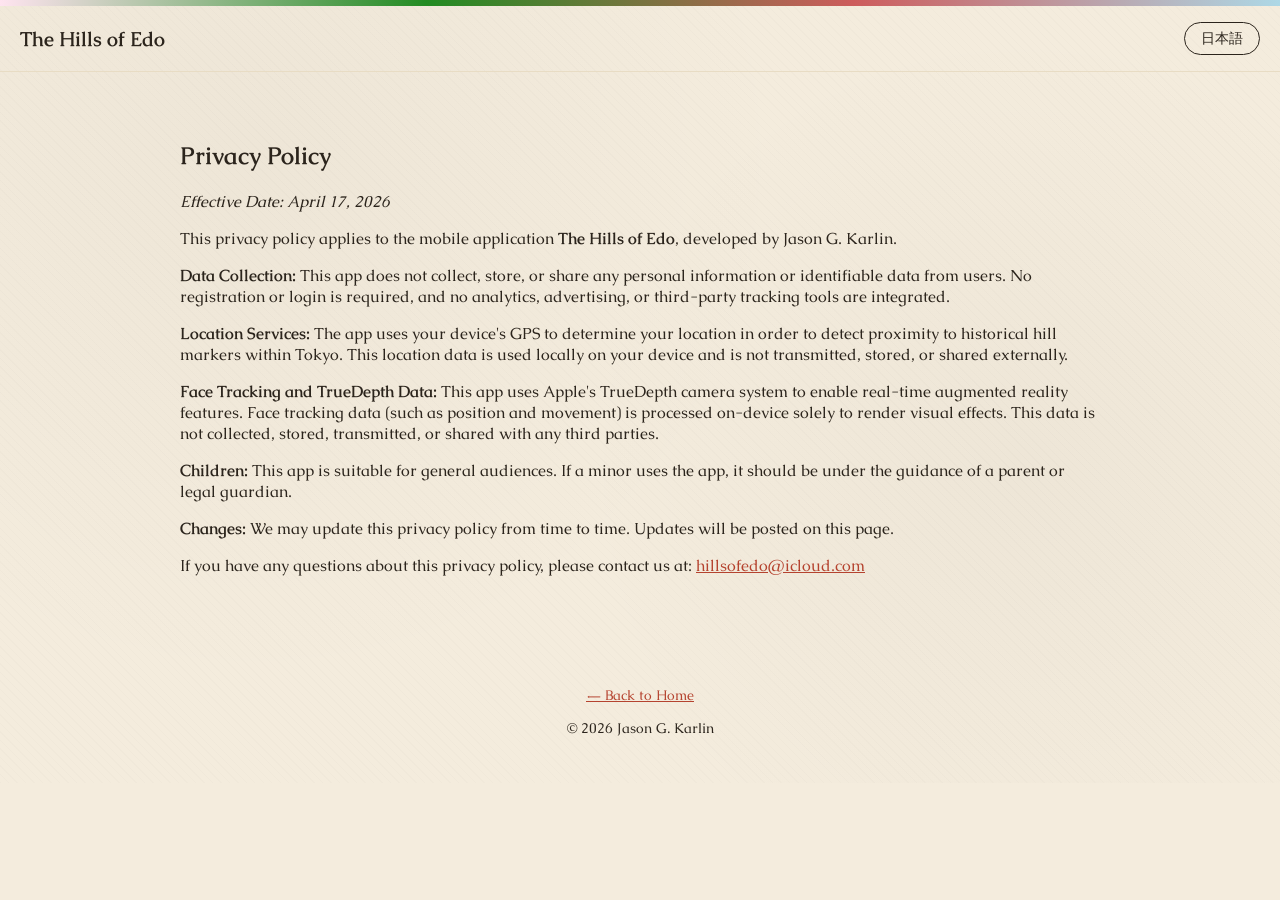
==== privacy.html @ 8524ecd4 "Hills of Edo promotional site Static bilingual (EN/JA) promotional site for The Hills of Edo, an iOS" ====
<!DOCTYPE html>
<html lang="en">
<head>
  <meta charset="UTF-8">
  <meta name="viewport" content="width=device-width, initial-scale=1.0">
  <title>Privacy Policy — The Hills of Edo / プライバシーポリシー</title>
  <link rel="icon" href="assets/icon/favicon.png">
  <link rel="stylesheet" href="css/style.css">
</head>
<body>
  <div class="seasonal-bar"></div>
  <header class="site-header">
    <a class="site-title" href="index.html">
      <span data-lang="en">The Hills of Edo</span>
      <span data-lang="ja">江戸の坂</span>
    </a>
    <button id="lang-toggle" type="button">日本語</button>
  </header>

  <main>
    <section class="container">
      <h1>
        <span data-lang="en">Privacy Policy</span>
        <span data-lang="ja">プライバシーポリシー</span>
      </h1>
      <p><em><span data-lang="en">Effective Date: April 17, 2026</span><span data-lang="ja">発効日：2026年4月17日</span></em></p>

      <div data-lang="en">
        <p>This privacy policy applies to the mobile application <strong>The Hills of Edo</strong>, developed by Jason G. Karlin.</p>

        <p><strong>Data Collection:</strong> This app does not collect, store, or share any personal information or identifiable data from users. No registration or login is required, and no analytics, advertising, or third-party tracking tools are integrated.</p>

        <p><strong>Location Services:</strong> The app uses your device's GPS to determine your location in order to detect proximity to historical hill markers within Tokyo. This location data is used locally on your device and is not transmitted, stored, or shared externally.</p>

        <p><strong>Face Tracking and TrueDepth Data:</strong> This app uses Apple's TrueDepth camera system to enable real-time augmented reality features. Face tracking data (such as position and movement) is processed on-device solely to render visual effects. This data is not collected, stored, transmitted, or shared with any third parties.</p>

        <p><strong>Children:</strong> This app is suitable for general audiences. If a minor uses the app, it should be under the guidance of a parent or legal guardian.</p>

        <p><strong>Changes:</strong> We may update this privacy policy from time to time. Updates will be posted on this page.</p>

        <p>If you have any questions about this privacy policy, please contact us at: <a href="mailto:hillsofedo@icloud.com">hillsofedo@icloud.com</a></p>
      </div>

      <div data-lang="ja">
        <p>本プライバシーポリシーは、ジェイソン・G・カーリンが開発したモバイルアプリ「江戸の坂」に適用されます。</p>

        <p><strong>個人情報の収集：</strong>本アプリは、ユーザーの個人情報や識別可能なデータを収集・保存・共有しません。登録やログインは不要で、広告や解析、サードパーティのトラッキングツールも一切使用しておりません。</p>

        <p><strong>位置情報の使用：</strong>このアプリは、東京23区内における歴史的な坂の近接状況を判定するため、端末のGPS機能を使用します。取得された位置情報は端末内でのみ利用され、外部に送信・保存・共有されることはありません。</p>

        <p><strong>顔追跡およびTrueDepthデータ：</strong>本アプリは、リアルタイムの拡張現実（AR）機能を提供するために、AppleのTrueDepthカメラシステムを使用します。顔の位置や動きなどの顔追跡データは、視覚効果を描画する目的に限り、端末上で処理されます。これらのデータは収集、保存、送信されることはなく、第三者と共有されることもありません。</p>

        <p><strong>未成年の利用：</strong>本アプリは一般向けに設計されています。未成年の方が利用する場合は、保護者の同意と監督のもとでご利用ください。</p>

        <p><strong>変更について：</strong>プライバシーポリシーは随時更新されることがあります。変更があった場合はこのページに掲載します。</p>

        <p>プライバシーポリシーに関するお問い合わせは以下のメールアドレスまでご連絡ください：<a href="mailto:hillsofedo@icloud.com">hillsofedo@icloud.com</a></p>
      </div>
    </section>
  </main>

  <footer class="site-footer container">
    <p><a href="index.html"><span data-lang="en">← Back to Home</span><span data-lang="ja">← ホームに戻る</span></a></p>
    <p>&copy; 2026 Jason G. Karlin</p>
  </footer>

  <script src="js/language.js"></script>
</body>
</html>
---- css/style.css ----
/* Hills of Edo — promotional site styles
   Palette derived from the app's own HillSeason.swift seasonal colors
   and the sumi-ink tone used in HowToPlayView.swift's ActionButton. */

@import url('https://fonts.googleapis.com/css2?family=Caudex:wght@400;700&family=Yuji+Syuku&display=swap');

:root {
  --ink: #2b241c;
  --washi: #f4ecdd;
  --washi-dark: #e8dcc4;
  --vermillion: #b5432f;

  --spring: rgb(255, 228, 240);
  --summer: rgb(34, 139, 34);
  --autumn: rgb(205, 92, 92);
  --winter: rgb(173, 216, 230);

  --font-heading-en: 'Caudex', serif;
  --font-heading-ja: 'Yuji Syuku', serif;
  --font-body: 'Caudex', serif;

  --max-width: 960px;
}

* { box-sizing: border-box; }

html, body {
  margin: 0;
  padding: 0;
  background-color: var(--washi);
  color: var(--ink);
  font-family: var(--font-body);
}

body {
  background-image:
    radial-gradient(circle at 20% 20%, rgba(43, 36, 28, 0.03) 0, transparent 45%),
    radial-gradient(circle at 80% 60%, rgba(43, 36, 28, 0.03) 0, transparent 40%),
    repeating-linear-gradient(45deg, rgba(43, 36, 28, 0.015) 0px, rgba(43, 36, 28, 0.015) 1px, transparent 1px, transparent 6px);
}

/* Bilingual visibility toggle */
[data-lang-active="en"] [data-lang="ja"] { display: none; }
[data-lang-active="ja"] [data-lang="en"] { display: none; }
html:not([data-lang-active]) [data-lang="ja"] { display: none; } /* default before JS runs */

.container {
  max-width: var(--max-width);
  margin: 0 auto;
  padding-left: 20px;
  padding-right: 20px;
}

.shot-row {
  display: flex;
  gap: 12px;
  overflow-x: auto;
  padding-bottom: 12px;
}

.icon-row {
  display: flex;
  flex-wrap: wrap;
  gap: 20px;
  margin: 16px 0;
}
.icon-row-scroll {
  flex-wrap: nowrap;
  overflow-x: auto;
  padding-bottom: 8px;
}
.icon-row figure {
  margin: 0;
  display: flex;
  flex-direction: column;
  align-items: center;
  gap: 6px;
  flex: 0 0 auto;
  width: 84px;
  text-align: center;
}
.icon-row img {
  width: 60px;
  height: 60px;
  object-fit: contain;
}
.icon-row figcaption {
  font-size: 0.8rem;
  color: var(--ink);
}

#coop-hills ul {
  list-style: none;
  margin: 0;
  padding: 0;
}
.hill-card {
  display: flex;
  align-items: center;
  gap: 20px;
  margin-bottom: 28px;
}
.hill-icon {
  flex: 0 0 auto;
  width: 96px;
  height: 96px;
  border-radius: 50%;
  box-shadow: 0 2px 8px rgba(43,36,28,0.25);
}

#flower-of-month {
  padding: 24px 0;
}
.flower-band {
  position: relative;
  height: 150px;
  border-radius: 14px;
  background-size: cover;
  background-position: center;
  overflow: hidden;
  box-shadow: 0 2px 10px rgba(43,36,28,0.18);
  display: flex;
  align-items: center;
  justify-content: center;
}
.flower-text {
  display: none;
  background: rgba(244, 236, 221, 0.82);
  border-radius: 10px;
  padding: 8px 20px;
  text-align: center;
  max-width: 90%;
}
.flower-text.flower-visible {
  display: block;
}
.flower-text h4 {
  margin: 0 0 2px;
  font-family: var(--font-heading-en);
  font-size: 1rem;
  color: var(--ink);
}
html[data-lang-active="ja"] .flower-text h4 {
  font-family: var(--font-heading-ja);
}
.flower-text p {
  margin: 0;
  font-size: 0.8rem;
  color: var(--ink);
}
@media (min-width: 640px) {
  .flower-band { height: 190px; }
}

.seasonal-bar {
  height: 6px;
  width: 100%;
  background: linear-gradient(90deg, var(--spring), var(--summer), var(--autumn), var(--winter));
}

header.site-header {
  display: flex;
  align-items: center;
  justify-content: space-between;
  padding: 16px 20px;
  border-bottom: 1px solid var(--washi-dark);
}

.site-title {
  font-family: var(--font-heading-en);
  font-weight: 700;
  font-size: 1.25rem;
  color: var(--ink);
  text-decoration: none;
}
html[data-lang-active="ja"] .site-title { font-family: var(--font-heading-ja); }

#lang-toggle {
  font-family: var(--font-body);
  background: transparent;
  border: 1px solid var(--ink);
  color: var(--ink);
  border-radius: 999px;
  padding: 6px 16px;
  cursor: pointer;
  font-size: 0.9rem;
}
#lang-toggle:hover { background: var(--vermillion); color: var(--washi); border-color: var(--vermillion); }

section {
  padding: 48px 0;
  border-bottom: 1px solid var(--washi-dark);
}
section:last-of-type { border-bottom: none; }

h1, h2, h3 {
  font-family: var(--font-heading-en);
  color: var(--ink);
}
html[data-lang-active="ja"] h1,
html[data-lang-active="ja"] h2,
html[data-lang-active="ja"] h3 {
  font-family: var(--font-heading-ja);
}

h2 {
  font-size: 1.75rem;
  border-left: 5px solid var(--vermillion);
  padding-left: 12px;
  margin-bottom: 24px;
}

a { color: var(--vermillion); }

footer.site-footer {
  padding: 32px 20px;
  text-align: center;
  font-size: 0.9rem;
  color: var(--ink);
}
footer.site-footer a { display: inline-block; margin: 0 8px; }
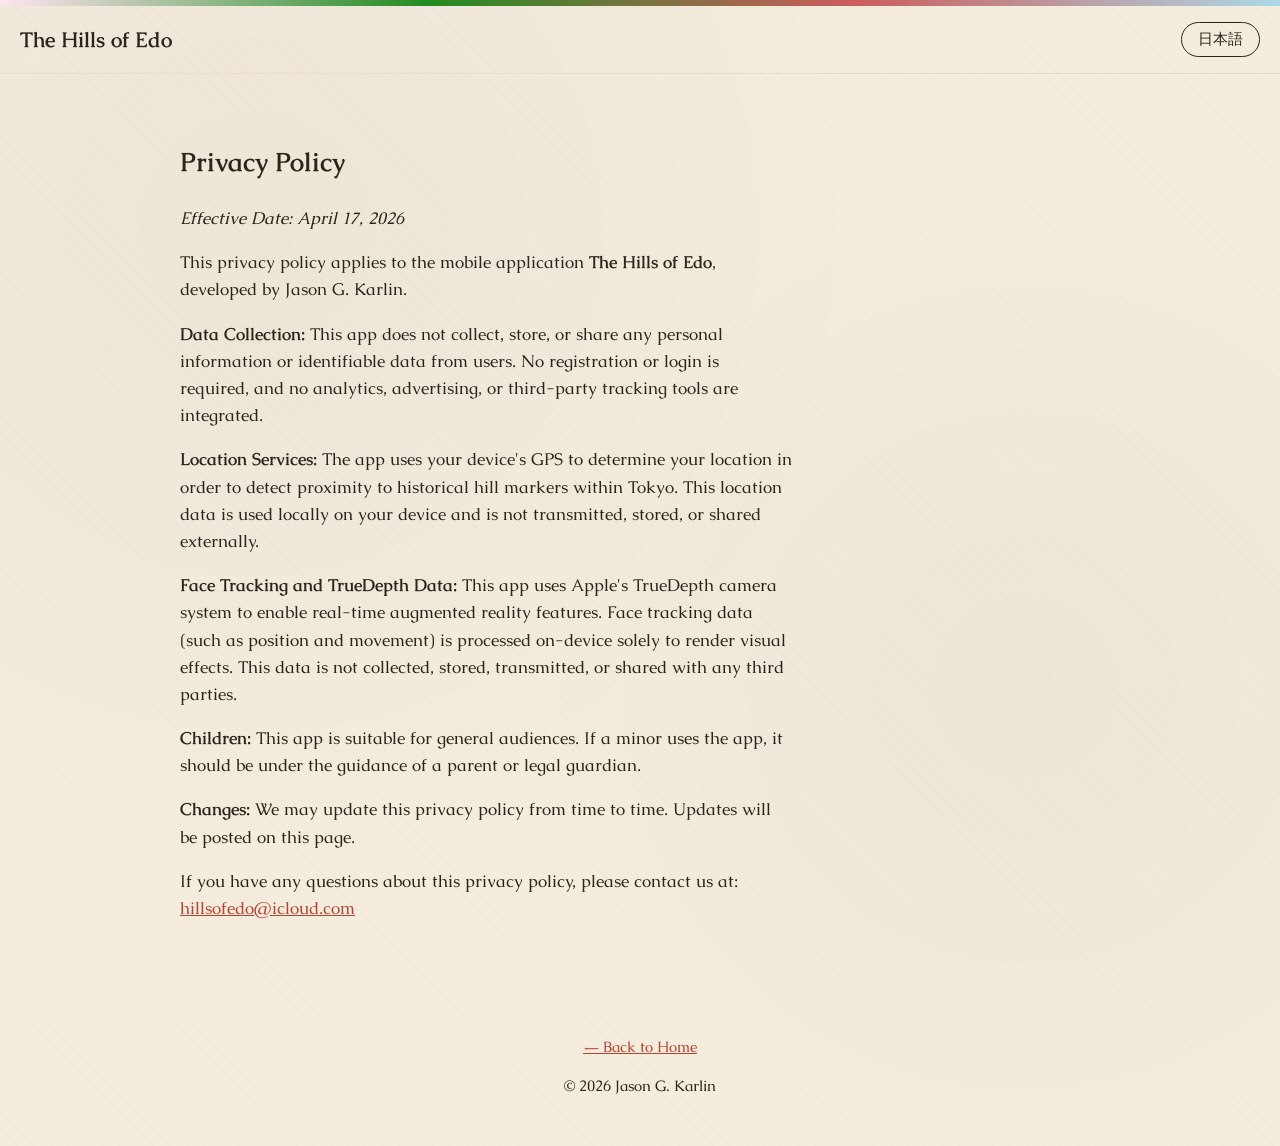
==== commit 6f05fdd5: "Address adversarial review: hero visual, coop-mode section, jump nav, OG/social meta, favicons, alt " ====
--- a/privacy.html
+++ b/privacy.html
@@ -4,7 +4,26 @@
   <meta charset="UTF-8">
   <meta name="viewport" content="width=device-width, initial-scale=1.0">
   <title>Privacy Policy — The Hills of Edo / プライバシーポリシー</title>
+  <meta name="description" content="Privacy policy for The Hills of Edo iOS app.">
+  <link rel="canonical" href="https://jgkarlin.github.io/hillsofedo/privacy.html">
+
+  <meta property="og:type" content="website">
+  <meta property="og:url" content="https://jgkarlin.github.io/hillsofedo/privacy.html">
+  <meta property="og:title" content="Privacy Policy — The Hills of Edo">
+  <meta property="og:description" content="Privacy policy for The Hills of Edo iOS app.">
+  <meta property="og:image" content="https://jgkarlin.github.io/hillsofedo/assets/og/social-preview.jpg">
+  <meta name="twitter:card" content="summary">
+  <meta name="twitter:image" content="https://jgkarlin.github.io/hillsofedo/assets/og/social-preview.jpg">
+
+  <link rel="icon" type="image/png" sizes="32x32" href="assets/icon/favicon-32.png">
+  <link rel="icon" type="image/png" sizes="16x16" href="assets/icon/favicon-16.png">
+  <link rel="apple-touch-icon" sizes="180x180" href="assets/icon/apple-touch-icon.png">
   <link rel="icon" href="assets/icon/favicon.png">
+
+  <link rel="preconnect" href="https://fonts.googleapis.com">
+  <link rel="preconnect" href="https://fonts.gstatic.com" crossorigin>
+  <link href="https://fonts.googleapis.com/css2?family=Caudex:wght@400;700&amp;family=Yuji+Syuku&amp;display=swap" rel="stylesheet">
+
   <link rel="stylesheet" href="css/style.css">
 </head>
 <body>
--- a/css/style.css
+++ b/css/style.css
@@ -1,8 +1,6 @@
 /* Hills of Edo — promotional site styles
    Palette derived from the app's own HillSeason.swift seasonal colors
    and the sumi-ink tone used in HowToPlayView.swift's ActionButton. */
-
-@import url('https://fonts.googleapis.com/css2?family=Caudex:wght@400;700&family=Yuji+Syuku&display=swap');
 
 :root {
   --ink: #2b241c;
@@ -30,6 +28,15 @@
   background-color: var(--washi);
   color: var(--ink);
   font-family: var(--font-body);
+  font-size: 17px;
+  line-height: 1.6;
+}
+
+p {
+  max-width: 68ch;
+}
+footer.site-footer p {
+  max-width: none;
 }
 
 body {
@@ -51,6 +58,55 @@
   padding-right: 20px;
 }
 
+/* Custom list markers everywhere (replace default browser bullets) */
+ul:not(#coop-hills ul) {
+  list-style: none;
+  margin: 0 0 16px;
+  padding: 0;
+}
+ul:not(#coop-hills ul) li {
+  position: relative;
+  padding-left: 22px;
+  margin-bottom: 10px;
+}
+ul:not(#coop-hills ul) li::before {
+  content: '—';
+  color: var(--vermillion);
+  position: absolute;
+  left: 0;
+}
+
+.feature-grid {
+  display: grid;
+  grid-template-columns: repeat(auto-fit, minmax(240px, 1fr));
+  gap: 20px;
+}
+.feature-card {
+  background: rgba(255, 255, 255, 0.35);
+  border: 1px solid var(--washi-dark);
+  border-top: 3px solid var(--vermillion);
+  border-radius: 10px;
+  padding: 18px 20px;
+}
+.feature-card h3 {
+  font-size: 1.05rem;
+  margin: 0 0 8px;
+  border: none;
+  padding: 0;
+}
+.feature-card p {
+  margin: 0;
+  font-size: 0.92rem;
+  color: var(--ink);
+  max-width: none;
+}
+
+h3 {
+  border-left: 3px solid var(--washi-dark);
+  padding-left: 10px;
+  margin-top: 36px;
+}
+
 .shot-row {
   display: flex;
   gap: 12px;
@@ -61,13 +117,9 @@
 .icon-row {
   display: flex;
   flex-wrap: wrap;
+  justify-content: center;
   gap: 20px;
   margin: 16px 0;
-}
-.icon-row-scroll {
-  flex-wrap: nowrap;
-  overflow-x: auto;
-  padding-bottom: 8px;
 }
 .icon-row figure {
   margin: 0;
@@ -79,6 +131,56 @@
   width: 84px;
   text-align: center;
 }
+.rank-count {
+  font-size: 0.72rem;
+  color: var(--ink);
+  opacity: 0.65;
+}
+.action-disc {
+  width: 72px;
+  height: 72px;
+  border-radius: 50%;
+  background: var(--washi-dark);
+  border: 2px solid var(--ink);
+  display: flex;
+  align-items: center;
+  justify-content: center;
+}
+.action-icon {
+  width: 38px;
+  height: 38px;
+  background-color: var(--ink);
+  -webkit-mask-size: contain;
+  mask-size: contain;
+  -webkit-mask-repeat: no-repeat;
+  mask-repeat: no-repeat;
+  -webkit-mask-position: center;
+  mask-position: center;
+}
+.action-icon-rally { -webkit-mask-image: url('assets/howto/rallying.png'); mask-image: url('assets/howto/rallying.png'); }
+.action-icon-surrender { -webkit-mask-image: url('assets/howto/surrendering.png'); mask-image: url('assets/howto/surrendering.png'); }
+
+.role-icon {
+  width: 48px;
+  height: 48px;
+  -webkit-mask-size: contain;
+  mask-size: contain;
+  -webkit-mask-repeat: no-repeat;
+  mask-repeat: no-repeat;
+  -webkit-mask-position: center;
+  mask-position: center;
+}
+.role-icon-lord {
+  background-color: #A11323;
+  -webkit-mask-image: url('assets/howto/lord.svg');
+  mask-image: url('assets/howto/lord.svg');
+}
+.role-icon-retainer {
+  background-color: #00B2A9;
+  -webkit-mask-image: url('assets/howto/retainer.svg');
+  mask-image: url('assets/howto/retainer.svg');
+}
+
 .icon-row img {
   width: 60px;
   height: 60px;
@@ -193,6 +295,75 @@
 }
 section:last-of-type { border-bottom: none; }
 
+.hero-layout {
+  display: flex;
+  align-items: center;
+  gap: 48px;
+  flex-wrap: wrap;
+}
+.hero-text {
+  flex: 1 1 380px;
+  min-width: 0;
+}
+.hero-visual {
+  flex: 0 1 260px;
+}
+.hero-visual img {
+  width: 100%;
+  height: auto;
+  border-radius: 16px;
+  box-shadow: 0 12px 32px rgba(43,36,28,0.3);
+}
+.cta-row {
+  margin-top: 20px;
+}
+.app-store-cta {
+  display: inline-block;
+  background: var(--ink);
+  color: var(--washi);
+  font-weight: bold;
+  text-decoration: none;
+  padding: 12px 24px;
+  border-radius: 8px;
+}
+.app-store-cta:hover {
+  background: var(--vermillion);
+}
+
+#coop-highlight {
+  background: var(--washi-dark);
+}
+.coop-highlight-inner {
+  text-align: center;
+}
+.coop-highlight-inner h2 {
+  display: inline-block;
+  border-left: none;
+  padding-left: 0;
+}
+.coop-highlight-inner p {
+  margin: 0 auto 12px;
+}
+
+.jump-nav {
+  display: flex;
+  flex-wrap: wrap;
+  gap: 8px;
+  margin: 0 0 28px;
+}
+.jump-nav a {
+  font-size: 0.85rem;
+  color: var(--ink);
+  text-decoration: none;
+  background: var(--washi-dark);
+  border-radius: 999px;
+  padding: 5px 14px;
+}
+.jump-nav a:hover {
+  background: var(--vermillion);
+  color: var(--washi);
+}
+
 h1, h2, h3 {
   font-family: var(--font-heading-en);
   color: var(--ink);
